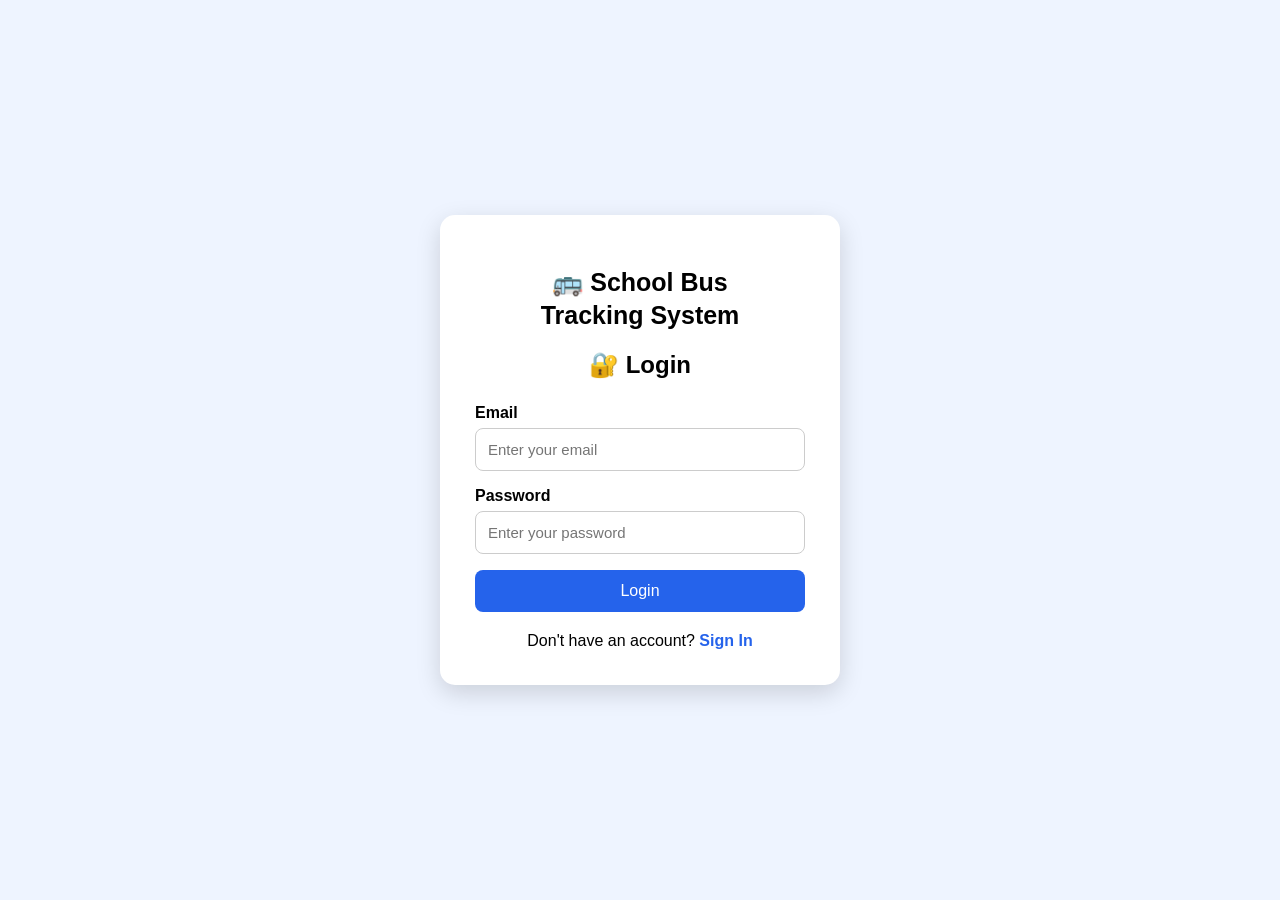
==== login.html @ ac42441c "Initial commit" ====
<!DOCTYPE html>
<html lang="en">

<head>

    <meta charset="UTF-8">

    <meta name="viewport"
          content="width=device-width, initial-scale=1.0">

    <title>Login - School Bus Tracking</title>

    <style>

        * {
            box-sizing: border-box;
        }

        body {

            margin: 0;

            min-height: 100vh;

            display: flex;

            justify-content: center;

            align-items: center;

            font-family: Arial, sans-serif;

            background: #eef4ff;
        }

        .login-container {

            width: 400px;

            padding: 35px;

            background: white;

            border-radius: 15px;

            box-shadow:
                0 8px 25px rgba(0, 0, 0, 0.15);

            text-align: center;
        }

        h1 {

            font-size: 25px;

            margin-bottom: 10px;

            line-height: 1.3;
        }

        h2 {

            margin-bottom: 25px;
        }

        label {

            display: block;

            text-align: left;

            font-weight: bold;

            margin-bottom: 6px;
        }

        input {

            width: 100%;

            padding: 12px;

            margin-bottom: 16px;

            border: 1px solid #ccc;

            border-radius: 8px;

            font-size: 15px;
        }

        button {

            width: 100%;

            padding: 12px;

            border: none;

            border-radius: 8px;

            background: #2563eb;

            color: white;

            font-size: 16px;

            cursor: pointer;
        }

        button:hover {

            background: #1d4ed8;
        }

        #message {

            margin-top: 15px;

            font-weight: bold;
        }

        .signin-link {

            margin-top: 20px;
        }

        .signin-link a {

            color: #2563eb;

            font-weight: bold;

            text-decoration: none;
        }

    </style>

</head>


<body>


<div class="login-container">

    <h1>
        🚌 School Bus<br>
        Tracking System
    </h1>

    <h2>🔐 Login</h2>


    <form onsubmit="login(event)">

        <label>Email</label>

        <input
            type="email"
            id="email"
            placeholder="Enter your email"
            required
        >


        <label>Password</label>

        <input
            type="password"
            id="password"
            placeholder="Enter your password"
            required
        >


        <button type="submit">
            Login
        </button>

    </form>


    <p id="message"></p>


    <div class="signin-link">

        Don't have an account?

        <a href="/signin">
            Sign In
        </a>

    </div>

</div>


<script>

async function login(event) {

    event.preventDefault();


    const email =
        document.getElementById("email").value.trim();

    const password =
        document.getElementById("password").value;


    const message =
        document.getElementById("message");


    message.innerText = "";


    try {

        const response = await fetch(
            "/api/login",
            {

                method: "POST",

                headers: {
                    "Content-Type": "application/json"
                },

                body: JSON.stringify({

                    email: email,

                    password: password

                })

            }
        );


        const result =
            await response.json();


        message.innerText =
            result.message;


        if (result.success) {

            message.style.color = "green";


            // Go directly to Dashboard

            setTimeout(function() {

                window.location.href =
                    "/dashboard";

            }, 500);

        }

        else {

            message.style.color = "red";

        }

    }

    catch (error) {

        message.style.color = "red";

        message.innerText =
            "Server connection failed.";

    }

}

</script>


</body>

</html>
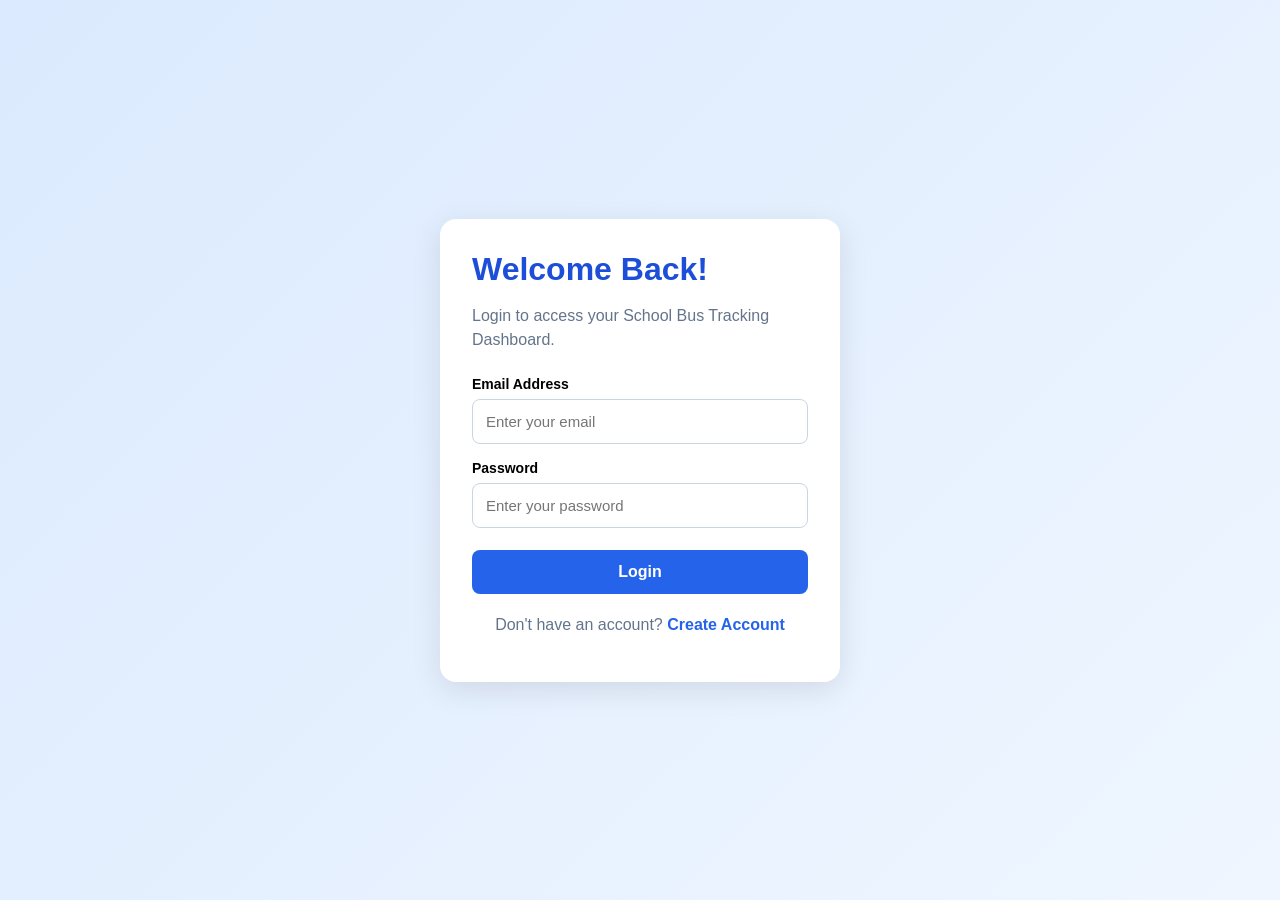
==== commit fc28176e: "Refactor login.html for improved structure and style" ====
--- a/login.html
+++ b/login.html
@@ -1,293 +1,194 @@
 <!DOCTYPE html>
 <html lang="en">
-
 <head>
-
     <meta charset="UTF-8">
-
-    <meta name="viewport"
-          content="width=device-width, initial-scale=1.0">
-
-    <title>Login - School Bus Tracking</title>
+    <meta name="viewport" content="width=device-width, initial-scale=1.0">
+    <title>Login | School Bus Tracking</title>
 
     <style>
-
         * {
             box-sizing: border-box;
         }
 
         body {
-
             margin: 0;
-
             min-height: 100vh;
-
             display: flex;
-
             justify-content: center;
-
             align-items: center;
-
+            padding: 20px;
             font-family: Arial, sans-serif;
-
-            background: #eef4ff;
+            background: linear-gradient(135deg, #dbeafe, #eff6ff);
         }
 
-        .login-container {
-
-            width: 400px;
-
-            padding: 35px;
-
+        .login-card {
+            width: 100%;
+            max-width: 400px;
+            padding: 32px;
             background: white;
-
-            border-radius: 15px;
-
-            box-shadow:
-                0 8px 25px rgba(0, 0, 0, 0.15);
-
-            text-align: center;
+            border-radius: 16px;
+            box-shadow: 0 8px 30px rgba(0, 0, 0, 0.1);
         }
 
         h1 {
-
-            font-size: 25px;
-
-            margin-bottom: 10px;
-
-            line-height: 1.3;
+            color: #1d4ed8;
+            margin-top: 0;
+            margin-bottom: 8px;
         }
 
-        h2 {
-
-            margin-bottom: 25px;
+        .subtitle {
+            color: #64748b;
+            margin-bottom: 24px;
+            line-height: 1.5;
         }
 
         label {
-
             display: block;
-
-            text-align: left;
-
+            margin-top: 16px;
             font-weight: bold;
-
-            margin-bottom: 6px;
+            font-size: 14px;
         }
 
         input {
-
             width: 100%;
-
-            padding: 12px;
-
-            margin-bottom: 16px;
-
-            border: 1px solid #ccc;
-
+            padding: 13px;
+            margin-top: 7px;
+            border: 1px solid #cbd5e1;
             border-radius: 8px;
-
             font-size: 15px;
         }
 
         button {
-
             width: 100%;
-
-            padding: 12px;
-
+            margin-top: 22px;
+            padding: 13px;
             border: none;
-
             border-radius: 8px;
-
             background: #2563eb;
-
             color: white;
-
             font-size: 16px;
-
+            font-weight: bold;
             cursor: pointer;
         }
 
-        button:hover {
-
-            background: #1d4ed8;
+        button:disabled {
+            opacity: 0.6;
+            cursor: not-allowed;
         }
 
-        #message {
+        .message {
+            margin-top: 16px;
+            font-size: 14px;
+            line-height: 1.5;
+            overflow-wrap: anywhere;
+        }
 
-            margin-top: 15px;
+        .signup-link {
+            text-align: center;
+            margin-top: 22px;
+            color: #64748b;
+        }
 
+        a {
+            color: #2563eb;
+            text-decoration: none;
             font-weight: bold;
         }
-
-        .signin-link {
-
-            margin-top: 20px;
-        }
-
-        .signin-link a {
-
-            color: #2563eb;
-
-            font-weight: bold;
-
-            text-decoration: none;
-        }
-
     </style>
-
 </head>
-
 
 <body>
 
+    <div class="login-card">
+        <h1>Welcome Back!</h1>
 
-<div class="login-container">
+        <p class="subtitle">
+            Login to access your School Bus Tracking Dashboard.
+        </p>
 
-    <h1>
-        🚌 School Bus<br>
-        Tracking System
-    </h1>
+        <form id="loginForm">
+            <label for="email">Email Address</label>
+            <input
+                type="email"
+                id="email"
+                placeholder="Enter your email"
+                autocomplete="email"
+                required
+            >
 
-    <h2>🔐 Login</h2>
+            <label for="password">Password</label>
+            <input
+                type="password"
+                id="password"
+                placeholder="Enter your password"
+                autocomplete="current-password"
+                required
+            >
 
+            <button type="submit" id="loginButton">
+                Login
+            </button>
+        </form>
 
-    <form onsubmit="login(event)">
+        <div id="message" class="message" role="status"></div>
 
-        <label>Email</label>
-
-        <input
-            type="email"
-            id="email"
-            placeholder="Enter your email"
-            required
-        >
-
-
-        <label>Password</label>
-
-        <input
-            type="password"
-            id="password"
-            placeholder="Enter your password"
-            required
-        >
-
-
-        <button type="submit">
-            Login
-        </button>
-
-    </form>
-
-
-    <p id="message"></p>
-
-
-    <div class="signin-link">
-
-        Don't have an account?
-
-        <a href="/signin">
-            Sign In
-        </a>
-
+        <p class="signup-link">
+            Don't have an account?
+            <a href="/signin">Create Account</a>
+        </p>
     </div>
 
-</div>
+    <script>
+        const loginForm = document.getElementById("loginForm");
+        const loginButton = document.getElementById("loginButton");
+        const message = document.getElementById("message");
 
+        loginForm.addEventListener("submit", async function (event) {
+            event.preventDefault();
 
-<script>
+            const email = document.getElementById("email").value.trim();
+            const password = document.getElementById("password").value;
 
-async function login(event) {
+            message.textContent = "";
+            loginButton.disabled = true;
+            loginButton.textContent = "Logging in...";
 
-    event.preventDefault();
+            try {
+                const response = await fetch("/api/signin", {
+                    method: "POST",
+                    headers: {
+                        "Content-Type": "application/json"
+                    },
+                    credentials: "same-origin",
+                    body: JSON.stringify({
+                        email: email,
+                        password: password
+                    })
+                });
 
+                const result = await response.json();
 
-    const email =
-        document.getElementById("email").value.trim();
+                if (!response.ok || !result.success) {
+                    message.textContent =
+                        result.message || "Login failed. Check your details.";
+                    return;
+                }
 
-    const password =
-        document.getElementById("password").value;
+                message.textContent = "Login successful. Opening dashboard...";
 
+                window.location.replace("/dashboard");
 
-    const message =
-        document.getElementById("message");
+            } catch (error) {
+                console.error("Login request failed:", error);
 
-
-    message.innerText = "";
-
-
-    try {
-
-        const response = await fetch(
-            "/api/login",
-            {
-
-                method: "POST",
-
-                headers: {
-                    "Content-Type": "application/json"
-                },
-
-                body: JSON.stringify({
-
-                    email: email,
-
-                    password: password
-
-                })
-
+                message.textContent =
+                    "Unable to contact the server. Check that the website is running and try again.";
+            } finally {
+                loginButton.disabled = false;
+                loginButton.textContent = "Login";
             }
-        );
-
-
-        const result =
-            await response.json();
-
-
-        message.innerText =
-            result.message;
-
-
-        if (result.success) {
-
-            message.style.color = "green";
-
-
-            // Go directly to Dashboard
-
-            setTimeout(function() {
-
-                window.location.href =
-                    "/dashboard";
-
-            }, 500);
-
-        }
-
-        else {
-
-            message.style.color = "red";
-
-        }
-
-    }
-
-    catch (error) {
-
-        message.style.color = "red";
-
-        message.innerText =
-            "Server connection failed.";
-
-    }
-
-}
-
-</script>
-
+        });
+    </script>
 
 </body>
-
-</html>+</html>
